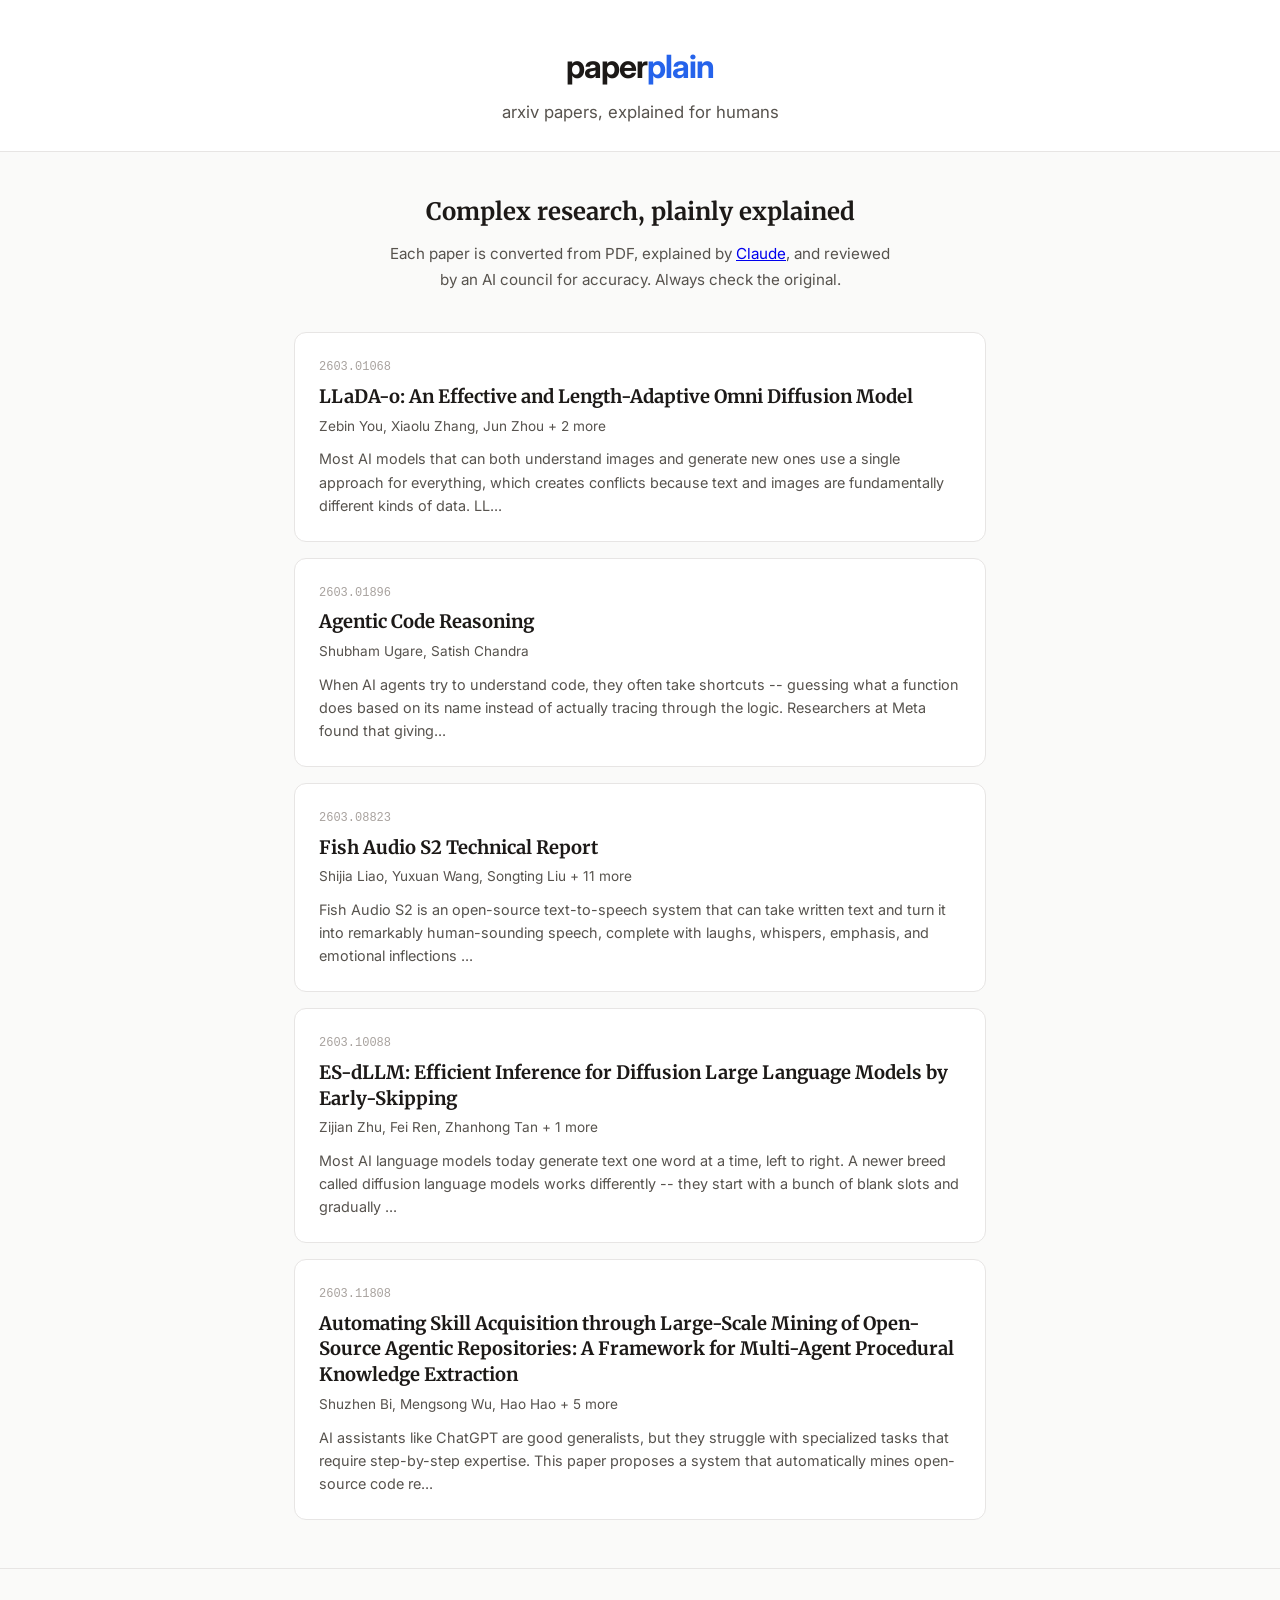
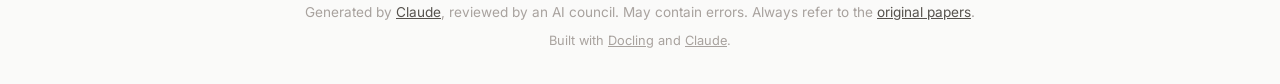
==== docs/index.html @ 30e4142c "chore: rename site/ to docs/ for GitHub Pages compatibility Co-Authored-By: Claude Opus 4.6 <noreply" ====
<!DOCTYPE html>
<html lang="en">
<head>
    <meta charset="UTF-8">
    <meta name="viewport" content="width=device-width, initial-scale=1.0">
    <title>paperplain — arxiv papers, explained</title>
    <link rel="stylesheet" href="style.css">
    <link rel="preconnect" href="https://fonts.googleapis.com">
    <link rel="preconnect" href="https://fonts.gstatic.com" crossorigin>
    <link href="https://fonts.googleapis.com/css2?family=Inter:wght@400;500;600;700&family=Merriweather:wght@400;700&display=swap" rel="stylesheet">
</head>
<body>
    <header>
        <div class="container">
            <h1 class="logo">paper<span class="logo-accent">plain</span></h1>
            <p class="tagline">arxiv papers, explained for humans</p>
        </div>
    </header>

    <main class="container">
        <section class="hero">
            <h2>Complex research, plainly explained</h2>
            <p>Each paper is converted from PDF, explained by
            <a href="https://www.anthropic.com" target="_blank">Claude</a>, and reviewed
            by an AI council for accuracy. Always check the original.</p>
        </section>

        <section class="papers-grid">

            <a href="papers/2603.01068.html" class="paper-card">
                <div class="card-id">2603.01068</div>
                <h3 class="card-title">LLaDA-o: An Effective and Length-Adaptive Omni Diffusion Model</h3>
                <p class="card-authors">Zebin You, Xiaolu Zhang, Jun Zhou + 2 more</p>
                <p class="card-tldr">Most AI models that can both understand images and generate new ones use a single approach for everything, which creates conflicts because text and images are fundamentally different kinds of data. LL...</p>
            </a>

            <a href="papers/2603.01896.html" class="paper-card">
                <div class="card-id">2603.01896</div>
                <h3 class="card-title">Agentic Code Reasoning</h3>
                <p class="card-authors">Shubham Ugare, Satish Chandra</p>
                <p class="card-tldr">When AI agents try to understand code, they often take shortcuts -- guessing what a function does based on its name instead of actually tracing through the logic. Researchers at Meta found that giving...</p>
            </a>

            <a href="papers/2603.08823.html" class="paper-card">
                <div class="card-id">2603.08823</div>
                <h3 class="card-title">Fish Audio S2 Technical Report</h3>
                <p class="card-authors">Shijia Liao, Yuxuan Wang, Songting Liu + 11 more</p>
                <p class="card-tldr">Fish Audio S2 is an open-source text-to-speech system that can take written text and turn it into remarkably human-sounding speech, complete with laughs, whispers, emphasis, and emotional inflections ...</p>
            </a>

            <a href="papers/2603.10088.html" class="paper-card">
                <div class="card-id">2603.10088</div>
                <h3 class="card-title">ES-dLLM: Efficient Inference for Diffusion Large Language Models by Early-Skipping</h3>
                <p class="card-authors">Zijian Zhu, Fei Ren, Zhanhong Tan + 1 more</p>
                <p class="card-tldr">Most AI language models today generate text one word at a time, left to right. A newer breed called diffusion language models works differently -- they start with a bunch of blank slots and gradually ...</p>
            </a>

            <a href="papers/2603.11808.html" class="paper-card">
                <div class="card-id">2603.11808</div>
                <h3 class="card-title">Automating Skill Acquisition through Large-Scale Mining of Open-Source Agentic Repositories: A Framework for Multi-Agent Procedural Knowledge Extraction</h3>
                <p class="card-authors">Shuzhen Bi, Mengsong Wu, Hao Hao + 5 more</p>
                <p class="card-tldr">AI assistants like ChatGPT are good generalists, but they struggle with specialized tasks that require step-by-step expertise. This paper proposes a system that automatically mines open-source code re...</p>
            </a>
        </section>
    </main>

    <footer>
        <div class="container">
            <p class="disclaimer">
                Generated by <a href="https://www.anthropic.com" target="_blank">Claude</a>,
                reviewed by an AI council.
                May contain errors. Always refer to the
                <a href="https://arxiv.org" target="_blank">original papers</a>.
            </p>
            <p class="credits">
                Built with <a href="https://ds4sd.github.io/docling/" target="_blank">Docling</a>
                and <a href="https://www.anthropic.com" target="_blank">Claude</a>.
            </p>
        </div>
    </footer>
</body>
</html>
---- docs/style.css ----
/* === Reset & Base === */
*, *::before, *::after {
    box-sizing: border-box;
    margin: 0;
    padding: 0;
}

:root {
    --color-bg: #fafaf9;
    --color-surface: #ffffff;
    --color-text: #1c1917;
    --color-text-secondary: #57534e;
    --color-text-muted: #a8a29e;
    --color-accent: #2563eb;
    --color-accent-hover: #1d4ed8;
    --color-accent-light: #eff6ff;
    --color-border: #e7e5e4;
    --font-sans: 'Inter', -apple-system, BlinkMacSystemFont, 'Segoe UI', sans-serif;
    --font-serif: 'Merriweather', Georgia, serif;
    --max-width: 740px;
}

html {
    font-size: 16px;
    -webkit-font-smoothing: antialiased;
    -moz-osx-font-smoothing: grayscale;
}

body {
    font-family: var(--font-sans);
    color: var(--color-text);
    background: var(--color-bg);
    line-height: 1.7;
    min-height: 100vh;
    display: flex;
    flex-direction: column;
}

.container {
    max-width: var(--max-width);
    margin: 0 auto;
    padding: 0 1.5rem;
}

/* === Header === */
header {
    padding: 2.5rem 0 1.5rem;
    text-align: center;
    border-bottom: 1px solid var(--color-border);
    background: var(--color-surface);
}

.logo {
    font-size: 2rem;
    font-weight: 700;
    letter-spacing: -0.03em;
    color: var(--color-text);
}

.logo-accent {
    color: var(--color-accent);
}

.logo-link {
    text-decoration: none;
    color: inherit;
}

.tagline {
    color: var(--color-text-secondary);
    font-size: 1.05rem;
    margin-top: 0.25rem;
}

/* === Hero (index page) === */
.hero {
    padding: 2.5rem 0 1.5rem;
    text-align: center;
}

.hero h2 {
    font-family: var(--font-serif);
    font-size: 1.5rem;
    font-weight: 700;
    color: var(--color-text);
    margin-bottom: 0.5rem;
}

.hero p {
    color: var(--color-text-secondary);
    font-size: 0.95rem;
    max-width: 520px;
    margin: 0 auto;
}

/* === Paper Cards (index page) === */
.papers-grid {
    display: flex;
    flex-direction: column;
    gap: 1rem;
    padding: 1rem 0 3rem;
}

.paper-card {
    display: block;
    background: var(--color-surface);
    border: 1px solid var(--color-border);
    border-radius: 12px;
    padding: 1.5rem;
    text-decoration: none;
    color: var(--color-text);
    transition: border-color 0.2s, box-shadow 0.2s;
}

.paper-card:hover {
    border-color: var(--color-accent);
    box-shadow: 0 2px 8px rgba(37, 99, 235, 0.08);
}

.card-id {
    font-size: 0.75rem;
    font-family: monospace;
    color: var(--color-text-muted);
    margin-bottom: 0.4rem;
}

.card-title {
    font-family: var(--font-serif);
    font-size: 1.15rem;
    font-weight: 700;
    line-height: 1.4;
    margin-bottom: 0.3rem;
}

.card-authors {
    font-size: 0.85rem;
    color: var(--color-text-secondary);
    margin-bottom: 0.6rem;
}

.card-tldr {
    font-size: 0.9rem;
    color: var(--color-text-secondary);
    line-height: 1.6;
}

/* === Paper Page === */
.result-section {
    padding: 2.5rem 0 2rem;
}

.paper-header {
    margin-bottom: 2.5rem;
    padding-bottom: 1.5rem;
    border-bottom: 1px solid var(--color-border);
}

.paper-title {
    font-family: var(--font-serif);
    font-size: 1.75rem;
    font-weight: 700;
    line-height: 1.35;
    letter-spacing: -0.01em;
    margin-bottom: 0.6rem;
}

.paper-authors {
    color: var(--color-text-secondary);
    font-size: 0.95rem;
    margin-bottom: 0.6rem;
}

.paper-link {
    color: var(--color-accent);
    font-size: 0.9rem;
    text-decoration: none;
    font-weight: 500;
}

.paper-link:hover {
    text-decoration: underline;
}

/* === Explanation Sections === */
.explanation {
    display: flex;
    flex-direction: column;
    gap: 2.5rem;
}

.section-label {
    font-size: 0.8rem;
    font-weight: 600;
    text-transform: uppercase;
    letter-spacing: 0.08em;
    color: var(--color-accent);
    margin-bottom: 0.75rem;
}

.section-content {
    font-family: var(--font-serif);
    font-size: 1.05rem;
    line-height: 1.8;
    color: var(--color-text);
}

.section-content p {
    margin-bottom: 1rem;
}

.section-content p:last-child {
    margin-bottom: 0;
}

.tldr-content {
    font-size: 1.15rem;
    background: var(--color-accent-light);
    padding: 1.5rem;
    border-radius: 10px;
    border-left: 4px solid var(--color-accent);
}

/* === Back Link === */
.back-link {
    padding: 1.5rem 0 3rem;
}

.back-link a {
    color: var(--color-accent);
    text-decoration: none;
    font-size: 0.9rem;
    font-weight: 500;
}

.back-link a:hover {
    text-decoration: underline;
}

/* === Footer === */
footer {
    margin-top: auto;
    padding: 2rem 0;
    border-top: 1px solid var(--color-border);
    text-align: center;
}

.disclaimer {
    font-size: 0.85rem;
    color: var(--color-text-muted);
    margin-bottom: 0.4rem;
}

.disclaimer a {
    color: var(--color-text-secondary);
}

.credits {
    font-size: 0.8rem;
    color: var(--color-text-muted);
}

.credits a {
    color: var(--color-text-muted);
    text-decoration: underline;
}

/* === Responsive === */
@media (max-width: 640px) {
    .paper-title {
        font-size: 1.4rem;
    }

    .card-title {
        font-size: 1.05rem;
    }

    .hero h2 {
        font-size: 1.3rem;
    }
}
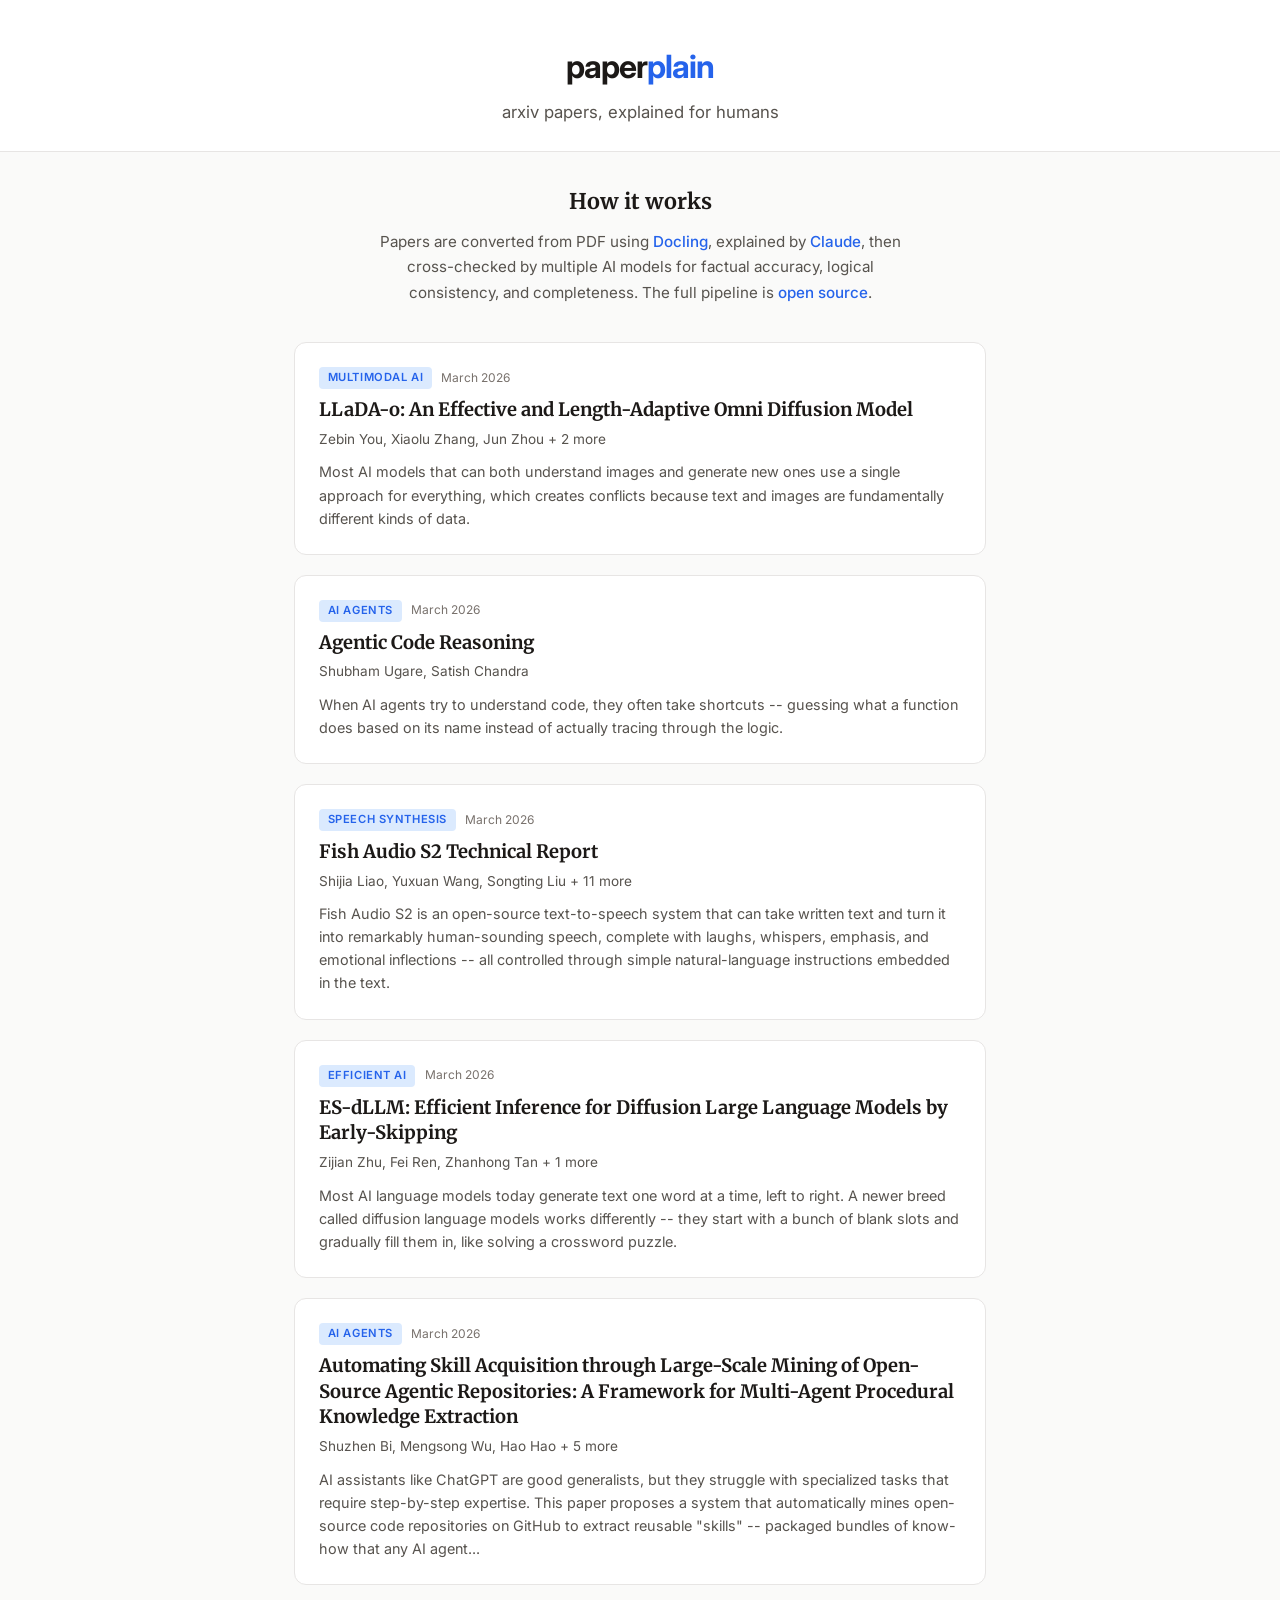
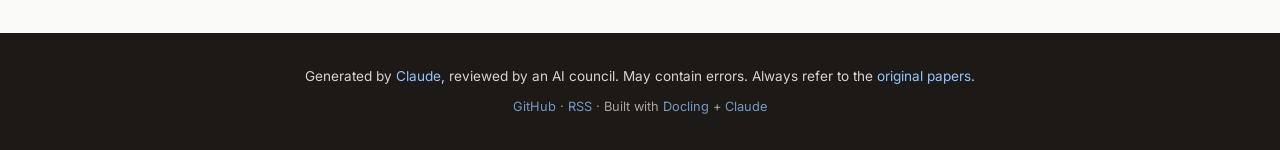
==== commit 04031a5f: "feat: redesign with dark mode, accessibility, and mobile improvements Comprehensive style.css rewrit" ====
--- a/docs/index.html
+++ b/docs/index.html
@@ -4,6 +4,17 @@
     <meta charset="UTF-8">
     <meta name="viewport" content="width=device-width, initial-scale=1.0">
     <title>paperplain — arxiv papers, explained</title>
+    <meta name="description" content="Complex research papers explained in plain language. Generated by Claude, reviewed by an AI council.">
+    <meta property="og:title" content="paperplain — arxiv papers, explained">
+    <meta property="og:description" content="Complex research papers explained in plain language. Generated by Claude, reviewed by an AI council.">
+    <meta property="og:type" content="website">
+    <meta property="og:url" content="https://tashfeenm.github.io/paperplain/">
+    <meta name="twitter:card" content="summary">
+    <meta name="twitter:title" content="paperplain — arxiv papers, explained">
+    <meta name="twitter:description" content="Complex research papers explained in plain language. Generated by Claude, reviewed by an AI council.">
+    <link rel="canonical" href="https://tashfeenm.github.io/paperplain/">
+    <link rel="alternate" type="application/rss+xml" title="paperplain" href="https://tashfeenm.github.io/paperplain/feed.xml">
+    <link rel="icon" type="image/svg+xml" href="favicon.svg">
     <link rel="stylesheet" href="style.css">
     <link rel="preconnect" href="https://fonts.googleapis.com">
     <link rel="preconnect" href="https://fonts.gstatic.com" crossorigin>
@@ -12,54 +23,72 @@
 <body>
     <header>
         <div class="container">
-            <h1 class="logo">paper<span class="logo-accent">plain</span></h1>
+            <a href="index.html" class="logo-link">
+                <h1 class="logo">paper<span class="logo-accent">plain</span></h1>
+            </a>
             <p class="tagline">arxiv papers, explained for humans</p>
         </div>
     </header>
 
     <main class="container">
-        <section class="hero">
-            <h2>Complex research, plainly explained</h2>
-            <p>Each paper is converted from PDF, explained by
-            <a href="https://www.anthropic.com" target="_blank">Claude</a>, and reviewed
-            by an AI council for accuracy. Always check the original.</p>
+        <section class="how-it-works">
+            <h2>How it works</h2>
+            <p>Papers are converted from PDF using <a href="https://ds4sd.github.io/docling/" target="_blank" rel="noopener">Docling</a>,
+            explained by <a href="https://www.anthropic.com" target="_blank" rel="noopener">Claude</a>,
+            then cross-checked by multiple AI models for factual accuracy, logical consistency, and completeness.
+            The full pipeline is <a href="https://github.com/tashfeenm/paperplain" target="_blank" rel="noopener">open source</a>.</p>
         </section>
 
         <section class="papers-grid">
 
             <a href="papers/2603.01068.html" class="paper-card">
-                <div class="card-id">2603.01068</div>
+                <div class="card-meta">
+                    <span class="category-tag">Multimodal AI</span>
+                    <span class="card-date">March 2026</span>
+                </div>
                 <h3 class="card-title">LLaDA-o: An Effective and Length-Adaptive Omni Diffusion Model</h3>
                 <p class="card-authors">Zebin You, Xiaolu Zhang, Jun Zhou + 2 more</p>
-                <p class="card-tldr">Most AI models that can both understand images and generate new ones use a single approach for everything, which creates conflicts because text and images are fundamentally different kinds of data. LL...</p>
+                <p class="card-tldr">Most AI models that can both understand images and generate new ones use a single approach for everything, which creates conflicts because text and images are fundamentally different kinds of data.</p>
             </a>
 
             <a href="papers/2603.01896.html" class="paper-card">
-                <div class="card-id">2603.01896</div>
+                <div class="card-meta">
+                    <span class="category-tag">AI Agents</span>
+                    <span class="card-date">March 2026</span>
+                </div>
                 <h3 class="card-title">Agentic Code Reasoning</h3>
                 <p class="card-authors">Shubham Ugare, Satish Chandra</p>
-                <p class="card-tldr">When AI agents try to understand code, they often take shortcuts -- guessing what a function does based on its name instead of actually tracing through the logic. Researchers at Meta found that giving...</p>
+                <p class="card-tldr">When AI agents try to understand code, they often take shortcuts -- guessing what a function does based on its name instead of actually tracing through the logic.</p>
             </a>
 
             <a href="papers/2603.08823.html" class="paper-card">
-                <div class="card-id">2603.08823</div>
+                <div class="card-meta">
+                    <span class="category-tag">Speech Synthesis</span>
+                    <span class="card-date">March 2026</span>
+                </div>
                 <h3 class="card-title">Fish Audio S2 Technical Report</h3>
                 <p class="card-authors">Shijia Liao, Yuxuan Wang, Songting Liu + 11 more</p>
-                <p class="card-tldr">Fish Audio S2 is an open-source text-to-speech system that can take written text and turn it into remarkably human-sounding speech, complete with laughs, whispers, emphasis, and emotional inflections ...</p>
+                <p class="card-tldr">Fish Audio S2 is an open-source text-to-speech system that can take written text and turn it into remarkably human-sounding speech, complete with laughs, whispers, emphasis, and emotional inflections -- all controlled through simple natural-language instructions embedded in the text.</p>
             </a>
 
             <a href="papers/2603.10088.html" class="paper-card">
-                <div class="card-id">2603.10088</div>
+                <div class="card-meta">
+                    <span class="category-tag">Efficient AI</span>
+                    <span class="card-date">March 2026</span>
+                </div>
                 <h3 class="card-title">ES-dLLM: Efficient Inference for Diffusion Large Language Models by Early-Skipping</h3>
                 <p class="card-authors">Zijian Zhu, Fei Ren, Zhanhong Tan + 1 more</p>
-                <p class="card-tldr">Most AI language models today generate text one word at a time, left to right. A newer breed called diffusion language models works differently -- they start with a bunch of blank slots and gradually ...</p>
+                <p class="card-tldr">Most AI language models today generate text one word at a time, left to right. A newer breed called diffusion language models works differently -- they start with a bunch of blank slots and gradually fill them in, like solving a crossword puzzle.</p>
             </a>
 
             <a href="papers/2603.11808.html" class="paper-card">
-                <div class="card-id">2603.11808</div>
+                <div class="card-meta">
+                    <span class="category-tag">AI Agents</span>
+                    <span class="card-date">March 2026</span>
+                </div>
                 <h3 class="card-title">Automating Skill Acquisition through Large-Scale Mining of Open-Source Agentic Repositories: A Framework for Multi-Agent Procedural Knowledge Extraction</h3>
                 <p class="card-authors">Shuzhen Bi, Mengsong Wu, Hao Hao + 5 more</p>
-                <p class="card-tldr">AI assistants like ChatGPT are good generalists, but they struggle with specialized tasks that require step-by-step expertise. This paper proposes a system that automatically mines open-source code re...</p>
+                <p class="card-tldr">AI assistants like ChatGPT are good generalists, but they struggle with specialized tasks that require step-by-step expertise. This paper proposes a system that automatically mines open-source code repositories on GitHub to extract reusable &quot;skills&quot; -- packaged bundles of know-how that any AI agent...</p>
             </a>
         </section>
     </main>
@@ -67,14 +96,16 @@
     <footer>
         <div class="container">
             <p class="disclaimer">
-                Generated by <a href="https://www.anthropic.com" target="_blank">Claude</a>,
+                Generated by <a href="https://www.anthropic.com" target="_blank" rel="noopener">Claude</a>,
                 reviewed by an AI council.
                 May contain errors. Always refer to the
-                <a href="https://arxiv.org" target="_blank">original papers</a>.
+                <a href="https://arxiv.org" target="_blank" rel="noopener">original papers</a>.
             </p>
             <p class="credits">
-                Built with <a href="https://ds4sd.github.io/docling/" target="_blank">Docling</a>
-                and <a href="https://www.anthropic.com" target="_blank">Claude</a>.
+                <a href="https://github.com/tashfeenm/paperplain" target="_blank" rel="noopener">GitHub</a> &middot;
+                <a href="feed.xml">RSS</a> &middot;
+                Built with <a href="https://ds4sd.github.io/docling/" target="_blank" rel="noopener">Docling</a>
+                + <a href="https://www.anthropic.com" target="_blank" rel="noopener">Claude</a>
             </p>
         </div>
     </footer>
--- a/docs/style.css
+++ b/docs/style.css
@@ -10,11 +10,15 @@
     --color-surface: #ffffff;
     --color-text: #1c1917;
     --color-text-secondary: #57534e;
-    --color-text-muted: #a8a29e;
+    --color-text-muted: #78716c;
     --color-accent: #2563eb;
     --color-accent-hover: #1d4ed8;
-    --color-accent-light: #eff6ff;
+    --color-accent-light: #dbeafe;
     --color-border: #e7e5e4;
+    --color-footer-bg: #1c1917;
+    --color-footer-text: #d6d3d1;
+    --color-footer-link: #93c5fd;
+    --color-focus: #2563eb;
     --font-sans: 'Inter', -apple-system, BlinkMacSystemFont, 'Segoe UI', sans-serif;
     --font-serif: 'Merriweather', Georgia, serif;
     --max-width: 740px;
@@ -24,6 +28,7 @@
     font-size: 16px;
     -webkit-font-smoothing: antialiased;
     -moz-osx-font-smoothing: grayscale;
+    scroll-behavior: smooth;
 }
 
 body {
@@ -42,6 +47,17 @@
     padding: 0 1.5rem;
 }
 
+/* === Focus Styles === */
+:focus-visible {
+    outline: 2px solid var(--color-focus);
+    outline-offset: 2px;
+    border-radius: 3px;
+}
+
+a:focus:not(:focus-visible) {
+    outline: none;
+}
+
 /* === Header === */
 header {
     padding: 2.5rem 0 1.5rem;
@@ -72,32 +88,43 @@
     margin-top: 0.25rem;
 }
 
-/* === Hero (index page) === */
-.hero {
-    padding: 2.5rem 0 1.5rem;
+/* === How It Works (index page) === */
+.how-it-works {
+    padding: 2rem 0 1.25rem;
     text-align: center;
 }
 
-.hero h2 {
+.how-it-works h2 {
     font-family: var(--font-serif);
-    font-size: 1.5rem;
+    font-size: 1.35rem;
     font-weight: 700;
     color: var(--color-text);
     margin-bottom: 0.5rem;
 }
 
-.hero p {
+.how-it-works p {
     color: var(--color-text-secondary);
     font-size: 0.95rem;
-    max-width: 520px;
+    max-width: 560px;
     margin: 0 auto;
+    line-height: 1.7;
+}
+
+.how-it-works a {
+    color: var(--color-accent);
+    text-decoration: none;
+    font-weight: 500;
+}
+
+.how-it-works a:hover {
+    text-decoration: underline;
 }
 
 /* === Paper Cards (index page) === */
 .papers-grid {
     display: flex;
     flex-direction: column;
-    gap: 1rem;
+    gap: 1.25rem;
     padding: 1rem 0 3rem;
 }
 
@@ -109,19 +136,38 @@
     padding: 1.5rem;
     text-decoration: none;
     color: var(--color-text);
-    transition: border-color 0.2s, box-shadow 0.2s;
+    transition: border-color 0.2s, box-shadow 0.2s, transform 0.2s;
 }
 
 .paper-card:hover {
     border-color: var(--color-accent);
-    box-shadow: 0 2px 8px rgba(37, 99, 235, 0.08);
-}
-
-.card-id {
+    box-shadow: 0 4px 12px rgba(37, 99, 235, 0.1);
+    transform: translateY(-1px);
+}
+
+.card-meta {
+    display: flex;
+    align-items: center;
+    gap: 0.6rem;
+    margin-bottom: 0.5rem;
+}
+
+.category-tag {
+    display: inline-block;
+    font-size: 0.7rem;
+    font-weight: 600;
+    text-transform: uppercase;
+    letter-spacing: 0.05em;
+    color: var(--color-accent);
+    background: var(--color-accent-light);
+    padding: 0.2rem 0.55rem;
+    border-radius: 4px;
+    line-height: 1.4;
+}
+
+.card-date {
     font-size: 0.75rem;
-    font-family: monospace;
     color: var(--color-text-muted);
-    margin-bottom: 0.4rem;
 }
 
 .card-title {
@@ -144,15 +190,43 @@
     line-height: 1.6;
 }
 
+/* === Paper Page — Top Nav === */
+.top-nav {
+    padding: 1.25rem 0 0;
+}
+
+.top-nav a {
+    color: var(--color-accent);
+    text-decoration: none;
+    font-size: 0.9rem;
+    font-weight: 500;
+}
+
+.top-nav a:hover {
+    text-decoration: underline;
+}
+
 /* === Paper Page === */
 .result-section {
-    padding: 2.5rem 0 2rem;
+    padding: 2rem 0 2rem;
 }
 
 .paper-header {
-    margin-bottom: 2.5rem;
+    margin-bottom: 2rem;
     padding-bottom: 1.5rem;
     border-bottom: 1px solid var(--color-border);
+}
+
+.paper-meta {
+    display: flex;
+    align-items: center;
+    gap: 0.6rem;
+    margin-bottom: 0.75rem;
+}
+
+.paper-date {
+    font-size: 0.8rem;
+    color: var(--color-text-muted);
 }
 
 .paper-title {
@@ -167,7 +241,7 @@
 .paper-authors {
     color: var(--color-text-secondary);
     font-size: 0.95rem;
-    margin-bottom: 0.6rem;
+    margin-bottom: 0.75rem;
 }
 
 .paper-link {
@@ -179,6 +253,33 @@
 
 .paper-link:hover {
     text-decoration: underline;
+}
+
+/* === Section TOC (paper page) === */
+.section-toc {
+    display: flex;
+    flex-wrap: wrap;
+    gap: 0.5rem;
+    padding: 1rem 0 1.5rem;
+    border-bottom: 1px solid var(--color-border);
+    margin-bottom: 2rem;
+}
+
+.section-toc a {
+    font-size: 0.8rem;
+    font-weight: 500;
+    color: var(--color-text-secondary);
+    text-decoration: none;
+    padding: 0.35rem 0.75rem;
+    border: 1px solid var(--color-border);
+    border-radius: 6px;
+    transition: color 0.15s, border-color 0.15s, background 0.15s;
+}
+
+.section-toc a:hover {
+    color: var(--color-accent);
+    border-color: var(--color-accent);
+    background: var(--color-accent-light);
 }
 
 /* === Explanation Sections === */
@@ -186,6 +287,10 @@
     display: flex;
     flex-direction: column;
     gap: 2.5rem;
+}
+
+.explanation-block {
+    scroll-margin-top: 1.5rem;
 }
 
 .section-label {
@@ -205,7 +310,7 @@
 }
 
 .section-content p {
-    margin-bottom: 1rem;
+    margin-bottom: 1.25rem;
 }
 
 .section-content p:last-child {
@@ -213,59 +318,125 @@
 }
 
 .tldr-content {
-    font-size: 1.15rem;
+    font-size: 1.1rem;
     background: var(--color-accent-light);
     padding: 1.5rem;
     border-radius: 10px;
     border-left: 4px solid var(--color-accent);
 }
 
-/* === Back Link === */
-.back-link {
+/* === Paper Footer Meta === */
+.paper-footer-meta {
+    padding: 1.5rem 0;
+    border-top: 1px solid var(--color-border);
+    margin-top: 1rem;
+}
+
+.paper-footer-meta p {
+    font-size: 0.85rem;
+    color: var(--color-text-muted);
+}
+
+.paper-footer-meta a {
+    color: var(--color-accent);
+    text-decoration: none;
+    font-weight: 500;
+}
+
+.paper-footer-meta a:hover {
+    text-decoration: underline;
+}
+
+/* === Prev/Next Navigation === */
+.prev-next-nav {
+    display: flex;
+    justify-content: space-between;
+    align-items: center;
     padding: 1.5rem 0 3rem;
-}
-
-.back-link a {
-    color: var(--color-accent);
-    text-decoration: none;
+    gap: 1rem;
+}
+
+.nav-prev,
+.nav-next {
     font-size: 0.9rem;
     font-weight: 500;
-}
-
-.back-link a:hover {
-    text-decoration: underline;
+    color: var(--color-accent);
+    text-decoration: none;
+    padding: 0.5rem 0;
+    min-height: 44px;
+    display: inline-flex;
+    align-items: center;
+}
+
+a.nav-prev:hover,
+a.nav-next:hover {
+    text-decoration: underline;
+}
+
+.nav-next {
+    margin-left: auto;
+    text-align: right;
+}
+
+span.nav-prev,
+span.nav-next {
+    visibility: hidden;
 }
 
 /* === Footer === */
 footer {
     margin-top: auto;
     padding: 2rem 0;
-    border-top: 1px solid var(--color-border);
+    border-top: none;
+    background: var(--color-footer-bg);
+    color: var(--color-footer-text);
     text-align: center;
 }
 
 .disclaimer {
     font-size: 0.85rem;
-    color: var(--color-text-muted);
-    margin-bottom: 0.4rem;
+    color: var(--color-footer-text);
+    margin-bottom: 0.5rem;
 }
 
 .disclaimer a {
-    color: var(--color-text-secondary);
+    color: var(--color-footer-link);
+    text-decoration: none;
+}
+
+.disclaimer a:hover {
+    text-decoration: underline;
 }
 
 .credits {
     font-size: 0.8rem;
-    color: var(--color-text-muted);
+    color: var(--color-footer-text);
+    opacity: 0.75;
 }
 
 .credits a {
-    color: var(--color-text-muted);
+    color: var(--color-footer-link);
+    text-decoration: none;
+}
+
+.credits a:hover {
     text-decoration: underline;
 }
 
 /* === Responsive === */
 @media (max-width: 640px) {
+    header {
+        padding: 1.75rem 0 1.25rem;
+    }
+
+    .logo {
+        font-size: 1.6rem;
+    }
+
+    .container {
+        padding: 0 1.25rem;
+    }
+
     .paper-title {
         font-size: 1.4rem;
     }
@@ -274,7 +445,88 @@
         font-size: 1.05rem;
     }
 
-    .hero h2 {
-        font-size: 1.3rem;
-    }
-}
+    .how-it-works h2 {
+        font-size: 1.2rem;
+    }
+
+    .section-content {
+        font-size: 1rem;
+        line-height: 1.75;
+    }
+
+    .tldr-content {
+        padding: 1.25rem;
+        font-size: 1.02rem;
+    }
+
+    .section-toc {
+        gap: 0.4rem;
+    }
+
+    .section-toc a {
+        font-size: 0.75rem;
+        padding: 0.3rem 0.6rem;
+    }
+
+    .prev-next-nav {
+        padding: 1.25rem 0 2.5rem;
+    }
+
+    .paper-card {
+        padding: 1.25rem;
+    }
+
+    a.nav-prev,
+    a.nav-next {
+        min-height: 44px;
+        padding: 0.5rem 0;
+    }
+}
+
+/* === Dark Mode === */
+@media (prefers-color-scheme: dark) {
+    :root {
+        --color-bg: #0c0a09;
+        --color-surface: #1c1917;
+        --color-text: #f5f5f4;
+        --color-text-secondary: #a8a29e;
+        --color-text-muted: #78716c;
+        --color-accent: #60a5fa;
+        --color-accent-hover: #93c5fd;
+        --color-accent-light: #172554;
+        --color-border: #292524;
+        --color-footer-bg: #0c0a09;
+        --color-footer-text: #a8a29e;
+        --color-footer-link: #93c5fd;
+        --color-focus: #60a5fa;
+    }
+
+    .paper-card:hover {
+        box-shadow: 0 4px 12px rgba(96, 165, 250, 0.1);
+    }
+
+    .tldr-content {
+        border-left-color: var(--color-accent);
+    }
+
+    footer {
+        border-top: 1px solid var(--color-border);
+    }
+}
+
+/* === Print === */
+@media print {
+    header, footer, .top-nav, .prev-next-nav, .section-toc {
+        display: none;
+    }
+
+    body {
+        background: white;
+        color: black;
+        font-size: 12pt;
+    }
+
+    .section-content {
+        font-size: 11pt;
+    }
+}
